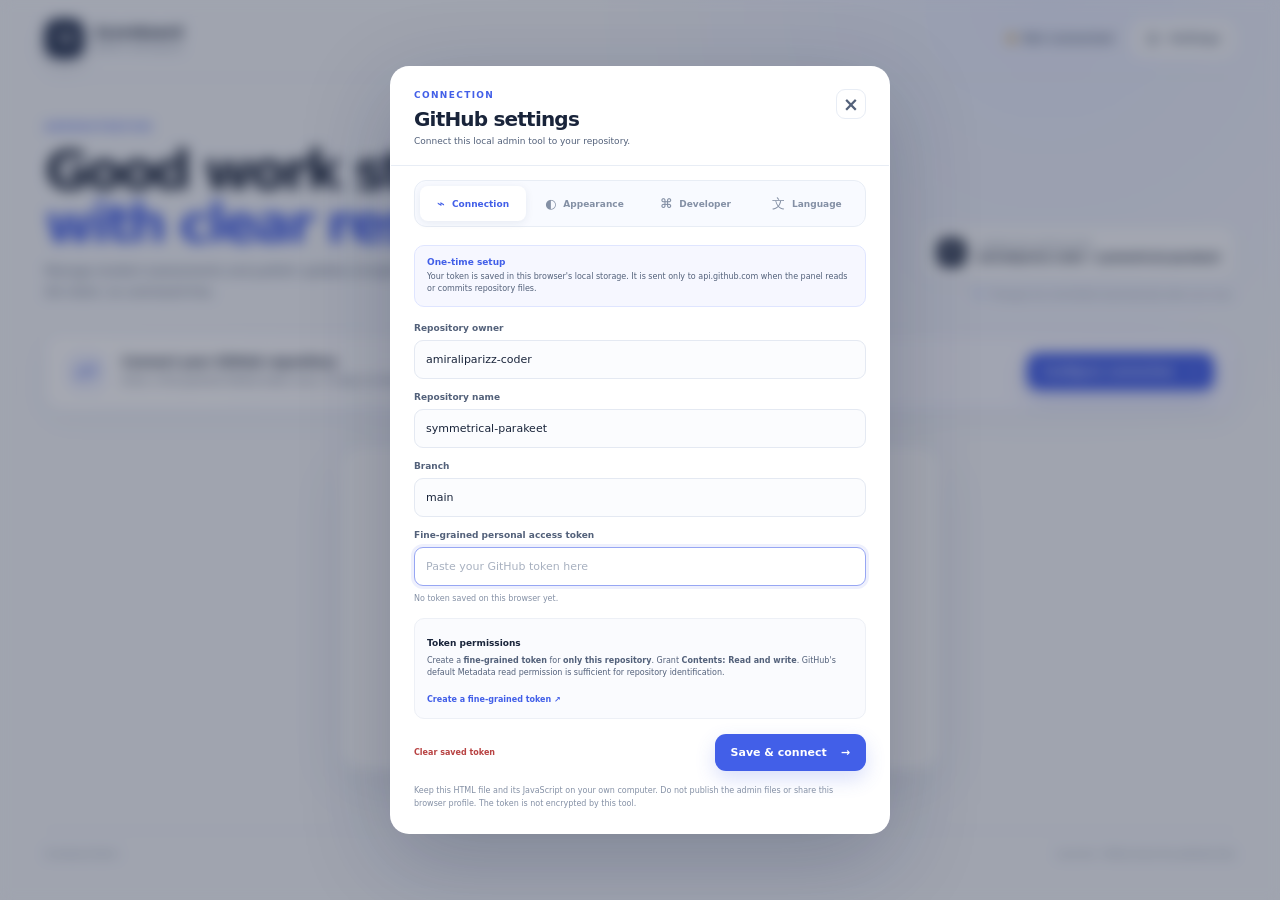
==== admin.html @ b9995871 "Add files via upload" ====
<!doctype html>
<html lang="en" dir="ltr">
<head>
  <meta charset="utf-8">
  <meta name="viewport" content="width=device-width, initial-scale=1">
  <meta name="theme-color" content="#f5f7fb">
  <meta name="description" content="Local administrator panel for the Student Score Portal">
  <title>Admin workspace · Scoreboard</title>
  <link rel="stylesheet" href="./admin.css">
  <script src="./admin.js" defer></script>
</head>
<body>
  <div class="admin-shell">
    <header class="topbar">
      <a class="brand" href="#top" aria-label="Scoreboard admin home">
        <span class="brand-mark" aria-hidden="true">
          <svg viewBox="0 0 24 24" fill="none"><path d="M3.5 8.2 12 4l8.5 4.2L12 12.4 3.5 8.2Z" stroke="currentColor" stroke-width="1.7" stroke-linejoin="round"/><path d="M6.7 10v5.1c2.9 2.7 7.7 2.7 10.6 0V10M20.5 8.4v6" stroke="currentColor" stroke-width="1.7" stroke-linecap="round" stroke-linejoin="round"/></svg>
        </span>
        <span class="brand-copy"><strong>Scoreboard</strong><small>Admin workspace</small></span>
      </a>
      <div class="top-actions">
        <div class="live-status" id="connection-status" data-state="offline" role="status" aria-live="polite">
          <span class="status-dot" aria-hidden="true"></span><span id="connection-label">Not connected</span>
        </div>
        <button class="settings-button" id="open-settings" type="button" aria-haspopup="dialog">
          <svg viewBox="0 0 20 20" fill="none" aria-hidden="true"><path d="M8.4 2.8h3.2l.5 1.8 1.4.8 1.8-.5 1.6 2.8-1.3 1.3v1.6l1.3 1.3-1.6 2.8-1.8-.5-1.4.8-.5 1.8H8.4l-.5-1.8-1.4-.8-1.8.5-1.6-2.8 1.3-1.3V9l-1.3-1.3 1.6-2.8 1.8.5 1.4-.8.5-1.8Z" stroke="currentColor" stroke-width="1.35" stroke-linejoin="round"/><circle cx="10" cy="9.8" r="2.4" stroke="currentColor" stroke-width="1.35"/></svg>
          Settings
        </button>
      </div>
    </header>

    <main id="top">
      <section class="page-intro">
        <div>
          <span class="eyebrow">ADMINISTRATION</span>
          <h1>Good work starts<br><span>with clear results.</span></h1>
          <p>Manage student assessments and publish updates straight to GitHub. No desktop Git client, no command line.</p>
        </div>
        <div class="intro-side">
          <div class="repo-chip"><span class="repo-icon">⌘</span><span><small>CONNECTED REPOSITORY</small><strong id="repo-label">amiraliparizz-coder / symmetrical-parakeet</strong></span></div>
          <div class="intro-hint"><span class="hint-spark">✦</span> Changes are committed automatically when you save.</div>
        </div>
      </section>

      <section class="connect-card" id="connect-card">
        <div class="connect-symbol" aria-hidden="true"><svg viewBox="0 0 24 24" fill="none"><path d="M8.5 15.5 6.7 17.3a3.2 3.2 0 0 1-4.5-4.5l4-4a3.2 3.2 0 0 1 4.5 0M15.5 8.5l1.8-1.8a3.2 3.2 0 0 1 4.5 4.5l-4 4a3.2 3.2 0 0 1-4.5 0M8.5 15.5l7-7" stroke="currentColor" stroke-width="1.7" stroke-linecap="round"/></svg></div>
        <div class="connect-copy"><strong>Connect your GitHub repository</strong><p>Enter a fine-grained GitHub token once. It stays on this Windows browser and can be changed or cleared in Settings.</p></div>
        <button class="primary-button" id="connect-now" type="button">Configure connection <span>→</span></button>
      </section>

      <section class="dashboard" id="dashboard" hidden>
        <div class="dashboard-topline">
          <div><span class="eyebrow">YOUR CLASS AT A GLANCE</span><h2>Score analytics</h2></div>
          <div class="updated-label" id="updated-label">Waiting for data</div>
        </div>

        <div class="analytics-grid">
          <article class="average-card">
            <div class="average-copy"><span class="metric-label">CLASS AVERAGE</span><strong id="average-value">—</strong><p>Average percentage across published assessments</p><div class="average-foot"><span class="trend-dot"></span><span id="average-caption">No results yet</span></div></div>
            <div class="average-ring" id="average-ring" role="img" aria-label="Class average chart" style="--ring-value:0%"><div class="ring-center"><strong id="ring-value">—</strong><span>AVG</span></div></div>
          </article>
          <article class="stat-card"><div class="stat-icon violet">♧</div><span class="metric-label">STUDENTS</span><strong class="stat-value" id="student-total">—</strong><span class="stat-note">In your roster</span></article>
          <article class="stat-card"><div class="stat-icon blue">▤</div><span class="metric-label">ASSESSMENTS</span><strong class="stat-value" id="assessment-total">—</strong><span class="stat-note">Published score entries</span></article>
          <article class="stat-card best-card"><div class="stat-icon gold">✦</div><span class="metric-label">HIGHEST RESULT</span><strong class="stat-value" id="best-value">—</strong><span class="stat-note" id="best-caption">Awaiting first score</span></article>
        </div>

        <div class="insights-grid">
          <article class="panel subject-panel">
            <div class="panel-heading"><div><span class="eyebrow">PERFORMANCE</span><h3>By subject</h3></div><span class="panel-note">Average %</span></div>
            <div class="subject-bars" id="subject-bars"><div class="empty-inline">Subject insights will appear once scores are published.</div></div>
          </article>
          <article class="panel highlight-panel">
            <div class="panel-heading"><div><span class="eyebrow">A LITTLE HIGHLIGHT</span><h3>Top performance</h3></div><span class="highlight-star">✦</span></div>
            <div class="highlight-score" id="highlight-score">—</div>
            <div class="highlight-subject" id="highlight-subject">No assessment data yet</div>
            <div class="highlight-student" id="highlight-student">Your strongest result will appear here.</div>
          </article>
        </div>

        <div class="workspace-grid">
          <section class="panel form-panel" aria-labelledby="form-title">
            <div class="panel-heading form-heading"><div><span class="eyebrow">NEW RESULT</span><h3 id="form-title">Add an assessment score</h3></div><span class="form-step">01 <i>/</i> 01</span></div>
            <form id="score-form" novalidate>
              <div class="field student-field">
                <span>Student</span>
                <select id="student-select" class="native-select-hidden" tabindex="-1" aria-hidden="true"><option value="">Choose a student</option></select>
                <div class="student-picker-row">
                  <div class="student-picker" id="student-picker">
                    <button class="picker-trigger" id="student-picker-trigger" type="button" aria-haspopup="listbox" aria-expanded="false" aria-controls="student-picker-menu">
                      <span class="picker-avatar" id="picker-avatar">?</span>
                      <span class="picker-current"><strong id="student-picker-value">Choose a student</strong><small id="student-picker-meta">Select from your roster</small></span>
                      <span class="picker-chevron" aria-hidden="true">⌄</span>
                    </button>
                    <div class="picker-menu" id="student-picker-menu" hidden>
                      <label class="picker-search"><span aria-hidden="true">⌕</span><input id="student-picker-search" type="search" placeholder="Find a student…" autocomplete="off" aria-label="Find a student"></label>
                      <div class="picker-options" id="student-picker-options" role="listbox" aria-label="Students"><div class="picker-empty">Connect GitHub to load the roster.</div></div>
                      <div class="picker-menu-footer"><button class="picker-create" id="picker-create-student" type="button"><span>＋</span> Create student</button></div>
                    </div>
                  </div>
                  <button class="qr-action" id="show-student-qr" type="button" disabled title="Show selected student's QR code"><span aria-hidden="true">▦</span><span>Show QR</span></button>
                </div>
              </div>
              <label class="field"><span>Subject <b class="required-mark">*</b></span><input id="subject-input" type="text" maxlength="80" placeholder="e.g. Mathematics" autocomplete="off" required></label>
              <label class="field"><span>Assessment <b class="required-mark">*</b></span><input id="assessment-input" type="text" maxlength="120" placeholder="e.g. Midterm exam" autocomplete="off" required></label>
              <div class="field-row">
                <label class="field"><span>Score <b class="required-mark">*</b></span><input id="score-input" type="number" inputmode="decimal" step="any" min="0" placeholder="e.g. 17.5" required><small>Numbers only · decimals allowed</small></label>
                <label class="field"><span>Out of</span><input id="max-score-input" type="number" inputmode="decimal" step="any" min="0.00000001" value="100" required><small>Maximum possible score</small></label>
              </div>
              <div class="score-preview" id="score-preview">
                <div class="preview-ring" id="preview-ring" style="--preview-value:0%"><span id="preview-percent">0%</span></div>
                <div class="preview-copy"><strong>Score preview</strong><span id="preview-caption">Enter a score to see the percentage.</span></div>
              </div>
              <label class="field"><span>Assessment date</span><input id="date-input" type="date"></label>
              <label class="field"><span>Feedback <em>Optional</em></span><textarea id="feedback-input" rows="3" maxlength="500" placeholder="Add a short note for the student..."></textarea></label>
              <div class="form-error" id="form-error" role="alert" hidden></div>
              <div class="form-actions"><button class="primary-button save-button" id="save-score" type="submit"><span id="save-label">Add to batch</span><span aria-hidden="true">↗</span></button><button class="subtle-button" id="cancel-edit" type="button" hidden>Cancel edit</button></div>
              <section class="batch-panel" id="batch-panel" hidden aria-live="polite">
                <div class="batch-heading"><div><strong>Publishing batch</strong><span id="batch-count">0 scores staged</span></div><button class="text-button" id="clear-batch" type="button">Clear all</button></div>
                <div class="batch-list" id="batch-list"></div>
                <button class="primary-button batch-publish" id="publish-batch" type="button" disabled><span id="publish-batch-label">Publish 0 scores</span><span aria-hidden="true">↗</span></button>
                <p class="commit-note"><span class="commit-check">✓</span> All staged scores are saved in one GitHub commit.</p>
              </section>
              <p class="commit-note form-commit-note"><span class="commit-check">✓</span> Add one or more results to the batch, then publish them together.</p>
            </form>
          </section>

          <section class="panel records-panel" aria-labelledby="records-title">
            <div class="panel-heading records-heading"><div><span class="eyebrow">RECENT ACTIVITY</span><h3 id="records-title">Published scores</h3></div><span class="record-total" id="record-total">0 records</span></div>
            <div class="search-row"><label class="search-box"><svg viewBox="0 0 20 20" fill="none" aria-hidden="true"><circle cx="8.7" cy="8.7" r="5.7" stroke="currentColor" stroke-width="1.5"/><path d="m13 13 4 4" stroke="currentColor" stroke-width="1.5" stroke-linecap="round"/></svg><input id="record-search" type="search" placeholder="Search student or subject..." aria-label="Search published scores"></label><button class="icon-button" id="reload-data" type="button" aria-label="Reload data" title="Reload data"><svg viewBox="0 0 20 20" fill="none" aria-hidden="true"><path d="M16.4 8A6.5 6.5 0 0 0 5.1 5.5L3.5 7.2M3.5 7.2V3.8m0 3.4h3.4M3.6 12A6.5 6.5 0 0 0 14.9 14.5l1.6-1.7m0 0v3.4m0-3.4h-3.4" stroke="currentColor" stroke-width="1.5" stroke-linecap="round" stroke-linejoin="round"/></svg></button></div>
            <div class="table-wrap"><table><thead><tr><th>STUDENT</th><th>SUBJECT / ASSESSMENT</th><th>SCORE</th><th>DATE</th><th><span class="sr-only">Actions</span></th></tr></thead><tbody id="records-body"><tr><td colspan="5" class="table-empty">Connect GitHub to load score records.</td></tr></tbody></table></div>
            <div class="records-footer"><span id="records-footer-label">Updates are committed to scores.csv</span><a href="https://github.com/amiraliparizz-coder/symmetrical-parakeet/commits/main/scores.csv" target="_blank" rel="noopener">View commit history ↗</a></div>
          </section>
        </div>

        <section class="roster-strip" id="roster-strip">
          <div class="roster-icon">♙</div><div class="roster-copy"><strong>Student roster</strong><span id="roster-description">The score form uses student IDs from students.csv.</span></div>
          <button class="outline-button" id="add-student-open" type="button">+ Add student</button>
        </section>
      </section>

      <section class="offline-state" id="offline-state">
        <div class="offline-mark">✦</div><h2>Your admin space is ready.</h2><p>Connect the repository once to load your student roster and published scores. Your settings stay on this Windows browser.</p><button class="primary-button" id="offline-configure" type="button">Set up GitHub connection <span>→</span></button>
        <div class="offline-points"><span>One-time token setup</span><span>Direct commits to GitHub</span><span>No GitHub Desktop</span></div>
      </section>
    </main>

    <footer class="admin-footer"><span>Scoreboard Admin</span><span>Local tool · GitHub stores the published data</span></footer>
  </div>

  <div class="modal-backdrop" id="settings-modal" hidden>
    <section class="modal-card" role="dialog" aria-modal="true" aria-labelledby="settings-title">
      <div class="modal-heading"><div><span class="eyebrow">CONNECTION</span><h2 id="settings-title">GitHub settings</h2><p>Connect this local admin tool to your repository.</p></div><button class="modal-close" id="close-settings" type="button" aria-label="Close settings">×</button></div>
      <div class="modal-body settings-body">
        <div class="settings-tabs" role="tablist" aria-label="Settings sections">
          <button class="settings-tab is-active" id="settings-tab-connection" type="button" role="tab" aria-selected="true" aria-controls="settings-panel-connection" data-settings-tab="connection"><span>⌁</span> Connection</button>
          <button class="settings-tab" id="settings-tab-appearance" type="button" role="tab" aria-selected="false" aria-controls="settings-panel-appearance" data-settings-tab="appearance"><span>◐</span> Appearance</button>
          <button class="settings-tab" id="settings-tab-developer" type="button" role="tab" aria-selected="false" aria-controls="settings-panel-developer" data-settings-tab="developer"><span>⌘</span> Developer</button>
          <button class="settings-tab" id="settings-tab-language" type="button" role="tab" aria-selected="false" aria-controls="settings-panel-language" data-settings-tab="language"><span>文</span> Language</button>
        </div>
        <section class="settings-panel" id="settings-panel-connection" role="tabpanel" aria-labelledby="settings-tab-connection" data-settings-panel="connection">
          <div class="settings-notice"><strong>One-time setup</strong><span>Your token is saved in this browser's local storage. It is sent only to api.github.com when the panel reads or commits repository files.</span></div>
          <label class="field"><span>Repository owner</span><input id="repo-owner" type="text" value="amiraliparizz-coder" autocomplete="off"></label>
          <label class="field"><span>Repository name</span><input id="repo-name" type="text" value="symmetrical-parakeet" autocomplete="off"></label>
          <label class="field"><span>Branch</span><input id="repo-branch" type="text" value="main" autocomplete="off"></label>
          <label class="field token-field"><span>Fine-grained personal access token</span><input id="github-token" type="password" placeholder="Paste your GitHub token here" autocomplete="new-password"><small id="token-status">No token saved on this browser yet.</small></label>
          <div class="token-help"><strong>Token permissions</strong><p>Create a <b>fine-grained token</b> for <b>only this repository</b>. Grant <b>Contents: Read and write</b>. GitHub's default Metadata read permission is sufficient for repository identification.</p><a href="https://github.com/settings/personal-access-tokens/new" target="_blank" rel="noopener">Create a fine-grained token ↗</a></div>
          <div class="settings-error" id="settings-error" role="alert" hidden></div>
          <div class="modal-actions"><button class="danger-quiet" id="clear-token" type="button">Clear saved token</button><button class="primary-button" id="save-settings" type="button">Save & connect <span>→</span></button></div>
          <p class="settings-footnote">Keep this HTML file and its JavaScript on your own computer. Do not publish the admin files or share this browser profile. The token is not encrypted by this tool.</p>
        </section>
        <section class="settings-panel" id="settings-panel-appearance" role="tabpanel" aria-labelledby="settings-tab-appearance" data-settings-panel="appearance" hidden>
          <div class="settings-section-intro"><span class="eyebrow">PERSONALISE YOUR WORKSPACE</span><h3>Appearance</h3><p>Choose how the admin workspace looks on this device.</p></div>
          <div class="theme-options" role="group" aria-label="Color theme">
            <button class="theme-option" type="button" data-theme-choice="light" aria-pressed="false"><span class="theme-preview theme-preview-light"><i></i><i></i><i></i></span><strong>Light</strong><small>Bright and clean</small></button>
            <button class="theme-option" type="button" data-theme-choice="dark" aria-pressed="false"><span class="theme-preview theme-preview-dark"><i></i><i></i><i></i></span><strong>Dark</strong><small>Low-light comfort</small></button>
            <button class="theme-option" type="button" data-theme-choice="system" aria-pressed="false"><span class="theme-preview theme-preview-system"><i></i><i></i><i></i></span><strong>System</strong><small>Follow Windows</small></button>
          </div>
          <div class="settings-note"><strong>Saved on this browser</strong><span>Your appearance preference is local to this admin device and does not change the public student website.</span></div>
          <div class="modal-actions modal-actions-end"><button class="primary-button" id="save-appearance" type="button">Save appearance <span>→</span></button></div>
        </section>
        <section class="settings-panel" id="settings-panel-language" role="tabpanel" aria-labelledby="settings-tab-language" data-settings-panel="language" hidden>
          <div class="settings-section-intro"><span class="eyebrow">WORKSPACE LANGUAGE</span><h3>Language</h3><p>Choose the language for this administrator workspace. Persian automatically enables a right-to-left layout.</p></div>
          <div class="language-options" role="group" aria-label="Workspace language">
            <button class="language-option" type="button" data-language-choice="en" aria-pressed="true"><span class="language-symbol">EN</span><span><strong>English</strong><small>Left-to-right layout</small></span></button>
            <button class="language-option" type="button" data-language-choice="fa" aria-pressed="false"><span class="language-symbol">فا</span><span><strong>فارسی</strong><small>چیدمان راست‌به‌چپ</small></span></button>
          </div>
          <div class="settings-note"><strong>Saved on this browser</strong><span>Language preference is stored locally and does not change the public student score page.</span></div>
          <div class="modal-actions modal-actions-end"><button class="primary-button" id="save-language" type="button">Save language <span>→</span></button></div>
        </section>
        <section class="settings-panel" id="settings-panel-developer" role="tabpanel" aria-labelledby="settings-tab-developer" data-settings-panel="developer" hidden>
          <div class="settings-section-intro"><span class="eyebrow">ADVANCED CONFIGURATION</span><h3>Developer settings</h3><p>These values control the published student destination and local admin behaviour.</p></div>
          <label class="field"><span>Student score site URL</span><input id="student-site-url" type="url" placeholder="https://yourname.github.io/repository/"><small>Use the published site base URL and include the trailing slash. QR codes open student.html?student=STUDENT_ID.</small></label>
          <div class="settings-note"><strong>QR destination</strong><span id="qr-destination-preview">https://amiraliparizz-coder.github.io/symmetrical-parakeet/student.html</span></div>
          <div class="settings-error" id="developer-error" role="alert" hidden></div>
          <div class="modal-actions modal-actions-end"><button class="primary-button" id="save-developer" type="button">Save developer settings <span>→</span></button></div>
          <p class="settings-footnote">The public student page reads the <b>student</b> URL parameter. Keep that route unchanged when printing QR cards.</p>
        </section>
      </div>
    </section>
  </div>

  <div class="modal-backdrop" id="student-modal" hidden>
    <section class="modal-card small-modal" role="dialog" aria-modal="true" aria-labelledby="student-modal-title">
      <div class="modal-heading"><div><span class="eyebrow">ROSTER</span><h2 id="student-modal-title">Add a student</h2><p>Add a student record to students.csv.</p></div><button class="modal-close" id="close-student-modal" type="button" aria-label="Close">×</button></div>
      <div class="modal-body">
        <form id="student-form" novalidate>
          <label class="field"><span>Student ID</span><input id="new-student-id" type="text" maxlength="40" placeholder="e.g. STU_1042" autocomplete="off" required><small>4–40 letters, numbers, underscores or hyphens.</small></label>
          <label class="field"><span>Display name</span><input id="new-student-name" type="text" maxlength="80" placeholder="Name shown on the score page" autocomplete="off" required></label>
          <div class="settings-error" id="student-error" role="alert" hidden></div>
          <div class="modal-actions"><span></span><button class="primary-button" id="save-student" type="submit">Add student <span>→</span></button></div>
        </form>
      </div>
    </section>
  </div>

  <div class="modal-backdrop" id="qr-modal" hidden>
    <section class="modal-card qr-modal-card" role="dialog" aria-modal="true" aria-labelledby="qr-modal-title">
      <div class="modal-heading"><div><span class="eyebrow">STUDENT ACCESS</span><h2 id="qr-modal-title">Student QR code</h2><p id="qr-student-label">Scan to open this student's published results.</p></div><button class="modal-close" id="close-qr-modal" type="button" aria-label="Close QR code">×</button></div>
      <div class="qr-modal-body">
        <div class="qr-artboard"><div id="qr-canvas" class="qr-canvas-host" role="img" aria-label="Student results QR code"></div></div>
        <div class="qr-destination"><span>STUDENT RESULTS LINK</span><code id="qr-url-text"></code></div>
        <div class="qr-modal-actions"><button class="outline-button" id="copy-qr-link" type="button">Copy link</button><button class="primary-button" id="download-qr" type="button">Download PNG <span>↓</span></button></div>
        <p class="qr-footnote">This QR code opens the student's personal score page, not the admin panel.</p>
      </div>
    </section>
  </div>

  <div class="toast-stack" id="toast-stack" aria-live="polite" aria-atomic="true"></div>
</body>
</html>
---- admin.css ----
:root {
  color-scheme: light;
  --page: #f5f7fb;
  --surface: #ffffff;
  --surface-soft: #f8faff;
  --ink: #19243a;
  --ink-soft: #53617a;
  --muted: #8490a5;
  --line: #e8edf5;
  --accent: #425fe8;
  --accent-dark: #2f49c6;
  --accent-pale: #eef1ff;
  --success: #16865b;
  --success-pale: #eaf8f1;
  --warning: #a86b13;
  --warning-pale: #fff5df;
  --danger: #b84343;
  --danger-pale: #fff0f0;
  --shadow: 0 18px 55px rgba(27, 46, 91, .07);
  font-family: Inter, ui-sans-serif, system-ui, -apple-system, BlinkMacSystemFont, "Segoe UI", sans-serif;
  font-synthesis: none;
  text-rendering: optimizeLegibility;
  -webkit-font-smoothing: antialiased;
}
* { box-sizing: border-box; }
html { min-width: 320px; background: var(--page); scroll-behavior: smooth; }
body { margin: 0; min-height: 100vh; background: radial-gradient(circle at 82% 0%, rgba(221,228,255,.54), transparent 29rem), var(--page); color: var(--ink); }
button, input, select, textarea { font: inherit; }
button { cursor: pointer; }
a { color: inherit; }
[hidden] { display: none !important; }
.admin-shell { width: min(100% - 44px, 1190px); margin: 0 auto; }
.topbar { min-height: 78px; display: flex; align-items: center; justify-content: space-between; gap: 20px; border-bottom: 1px solid rgba(225,231,241,.8); }
.brand { display: inline-flex; align-items: center; gap: 11px; text-decoration: none; }
.brand-mark { width: 39px; height: 39px; display: grid; place-items: center; border-radius: 13px; background: #1d2b49; color: #fff; box-shadow: 0 7px 18px rgba(23,38,70,.14); }
.brand-mark svg { width: 24px; height: 24px; }
.brand-copy { display: grid; gap: 2px; }
.brand-copy strong { font-size: 14px; letter-spacing: -.02em; }
.brand-copy small { color: var(--muted); font-size: 10px; }
.top-actions { display: flex; align-items: center; gap: 18px; }
.live-status { display: inline-flex; align-items: center; gap: 8px; color: var(--ink-soft); font-size: 11px; font-weight: 650; }
.status-dot { width: 7px; height: 7px; flex: 0 0 7px; border-radius: 50%; background: #d4a03a; box-shadow: 0 0 0 3px rgba(212,160,58,.13); }
.live-status[data-state="success"] .status-dot { background: #22a875; box-shadow: 0 0 0 3px rgba(34,168,117,.12); }
.live-status[data-state="error"] .status-dot { background: #c75a5a; box-shadow: 0 0 0 3px rgba(199,90,90,.12); }
.live-status[data-state="loading"] .status-dot { animation: pulse 1s ease infinite; }
@keyframes pulse { 50% { opacity: .35; } }
.settings-button, .outline-button, .subtle-button, .icon-button, .modal-close { display: inline-flex; align-items: center; justify-content: center; gap: 8px; border: 1px solid var(--line); border-radius: 11px; background: rgba(255,255,255,.8); color: var(--ink-soft); font-size: 11px; font-weight: 650; transition: .16s ease; }
.settings-button { padding: 10px 13px; }
.settings-button:hover, .outline-button:hover, .subtle-button:hover, .icon-button:hover { border-color: #cbd5f4; background: #fff; color: var(--accent); }
.settings-button svg { width: 16px; height: 16px; }
.page-intro { display: flex; align-items: end; justify-content: space-between; gap: 28px; padding: 43px 0 27px; }
.eyebrow { display: block; color: var(--accent); font-size: 9px; font-weight: 800; letter-spacing: .15em; line-height: 1.4; }
h1, h2, h3, p { margin-top: 0; }
.page-intro h1 { margin: 10px 0 10px; font-size: clamp(36px, 4.7vw, 54px); line-height: .99; letter-spacing: -.065em; font-weight: 780; }
.page-intro h1 span { color: var(--accent); }
.page-intro p { max-width: 500px; margin: 0; color: var(--ink-soft); font-size: 12px; line-height: 1.75; }
.intro-side { display: grid; justify-items: end; gap: 11px; padding-bottom: 3px; }
.repo-chip { display: flex; align-items: center; gap: 11px; padding: 11px 14px; border: 1px solid var(--line); border-radius: 13px; background: rgba(255,255,255,.76); box-shadow: 0 5px 16px rgba(28,45,88,.025); }
.repo-icon { width: 29px; height: 29px; display: grid; place-items: center; border-radius: 9px; background: #202c45; color: white; font-size: 15px; }
.repo-chip > span:last-child { display: grid; gap: 3px; }
.repo-chip small { color: var(--muted); font-size: 7px; font-weight: 800; letter-spacing: .12em; }
.repo-chip strong { max-width: 290px; overflow: hidden; color: var(--ink); font-size: 10px; text-overflow: ellipsis; white-space: nowrap; }
.intro-hint { color: var(--muted); font-size: 9px; }
.hint-spark { margin-right: 4px; color: var(--accent); }
.primary-button { display: inline-flex; align-items: center; justify-content: center; gap: 14px; padding: 12px 16px; border: 0; border-radius: 11px; background: var(--accent); color: white; text-decoration: none; font-size: 11px; font-weight: 750; box-shadow: 0 8px 20px rgba(66,95,232,.2); transition: transform .16s ease, background .16s ease, box-shadow .16s ease; }
.primary-button:hover { transform: translateY(-1px); background: var(--accent-dark); box-shadow: 0 11px 23px rgba(66,95,232,.24); }
.primary-button:disabled { opacity: .55; cursor: wait; transform: none; }
.connect-card { display: flex; align-items: center; gap: 16px; margin: 4px 0 28px; padding: 17px 20px; border: 1px solid #dfe5ff; border-radius: 16px; background: linear-gradient(105deg,#fff 0%,#f5f6ff 100%); box-shadow: 0 9px 28px rgba(42,59,113,.045); }
.connect-symbol { width: 40px; height: 40px; flex: 0 0 40px; display: grid; place-items: center; border-radius: 13px; background: var(--accent-pale); color: var(--accent); }
.connect-symbol svg { width: 21px; height: 21px; }
.connect-copy { flex: 1; min-width: 0; }
.connect-copy strong { display: block; margin-bottom: 4px; font-size: 12px; }
.connect-copy p { margin: 0; color: var(--ink-soft); font-size: 10px; line-height: 1.5; }
.dashboard { padding-bottom: 25px; }
.dashboard-topline { display: flex; align-items: end; justify-content: space-between; gap: 15px; margin: 12px 0 15px; }
.dashboard-topline h2 { margin: 5px 0 0; font-size: 20px; letter-spacing: -.04em; }
.updated-label { color: var(--muted); font-size: 9px; }
.analytics-grid { display: grid; grid-template-columns: 1.45fr repeat(3,1fr); gap: 12px; }
.average-card, .stat-card, .panel { min-width: 0; border: 1px solid var(--line); border-radius: 17px; background: var(--surface); box-shadow: 0 7px 23px rgba(28,45,88,.035); }
.average-card { min-height: 170px; display: flex; align-items: center; justify-content: space-between; gap: 12px; padding: 20px 23px; background: linear-gradient(125deg,#fff 0%,#f5f6ff 100%); }
.average-copy { min-width: 0; }
.metric-label { display: block; color: var(--muted); font-size: 8px; font-weight: 800; letter-spacing: .12em; }
.average-copy > strong { display: block; margin-top: 8px; color: var(--ink); font-size: 33px; font-weight: 790; letter-spacing: -.065em; line-height: 1; font-variant-numeric: tabular-nums; }
.average-copy p { max-width: 180px; margin: 7px 0 12px; color: var(--ink-soft); font-size: 9px; line-height: 1.5; }
.average-foot { display: flex; align-items: center; gap: 7px; color: var(--success); font-size: 8px; font-weight: 700; }
.trend-dot { width: 6px; height: 6px; border-radius: 50%; background: #22a875; }
.average-ring { width: 106px; height: 106px; flex: 0 0 106px; display: grid; place-items: center; border-radius: 50%; background: conic-gradient(#536fe9 var(--ring-value), #e9edfb 0); transform: rotate(-90deg); }
.ring-center { width: 82px; height: 82px; display: grid; align-content: center; justify-items: center; border: 1px solid rgba(224,230,245,.9); border-radius: 50%; background: white; transform: rotate(90deg); }
.ring-center strong { color: var(--ink); font-size: 19px; letter-spacing: -.05em; font-variant-numeric: tabular-nums; }
.ring-center span { margin-top: 2px; color: var(--muted); font-size: 7px; font-weight: 800; letter-spacing: .13em; }
.stat-card { min-height: 170px; display: flex; flex-direction: column; align-items: flex-start; padding: 17px 18px; }
.stat-icon { width: 30px; height: 30px; display: grid; place-items: center; margin-bottom: 16px; border-radius: 10px; font-size: 17px; font-weight: 750; }
.stat-icon.violet { background: #f0edff; color: #7760d8; }
.stat-icon.blue { background: #eaf2ff; color: #4d79d5; }
.stat-icon.gold { background: #fff5df; color: #c08a2a; }
.stat-value { max-width: 100%; margin-top: 6px; overflow: hidden; color: var(--ink); font-size: 29px; font-weight: 780; letter-spacing: -.06em; text-overflow: ellipsis; white-space: nowrap; font-variant-numeric: tabular-nums; }
.stat-note { margin-top: 5px; color: var(--muted); font-size: 9px; line-height: 1.35; }
.best-card .stat-value { font-size: 24px; }
.insights-grid { display: grid; grid-template-columns: 1.5fr 1fr; gap: 12px; margin-top: 12px; }
.panel { padding: 19px 20px; }
.panel-heading { display: flex; align-items: center; justify-content: space-between; gap: 12px; margin-bottom: 18px; }
.panel-heading h3 { margin: 5px 0 0; font-size: 15px; letter-spacing: -.035em; }
.panel-note { color: var(--muted); font-size: 9px; }
.subject-bars { display: grid; gap: 13px; }
.subject-bar-row { display: grid; grid-template-columns: minmax(90px, 135px) 1fr 42px; align-items: center; gap: 11px; }
.subject-name { overflow: hidden; color: var(--ink-soft); font-size: 9px; font-weight: 650; text-overflow: ellipsis; white-space: nowrap; }
.subject-track { height: 7px; overflow: hidden; border-radius: 99px; background: #edf0f8; }
.subject-fill { height: 100%; width: var(--bar-value); border-radius: inherit; background: linear-gradient(90deg,#9eacff,#536fe9); transition: width .45s ease; }
.subject-percent { color: var(--ink); font-size: 9px; font-weight: 750; text-align: right; font-variant-numeric: tabular-nums; }
.empty-inline { padding: 14px 0; color: var(--muted); font-size: 10px; }
.highlight-panel { background: linear-gradient(135deg,#fff 0%,#fffaf0 100%); }
.highlight-star { color: #d6a342; font-size: 18px; }
.highlight-score { margin: 12px 0 3px; color: var(--ink); font-size: 34px; font-weight: 800; letter-spacing: -.065em; font-variant-numeric: tabular-nums; }
.highlight-subject { color: #a87826; font-size: 9px; font-weight: 750; }
.highlight-student { margin-top: 12px; padding-top: 11px; border-top: 1px solid #f1e8d6; color: var(--ink-soft); font-size: 10px; }
.workspace-grid { display: grid; grid-template-columns: minmax(290px,.8fr) minmax(0,1.5fr); align-items: start; gap: 12px; margin-top: 12px; }
.form-panel { padding: 21px; }
.form-heading { margin-bottom: 18px; }
.form-step { padding: 6px 8px; border-radius: 7px; background: #f1f3fb; color: var(--ink-soft); font-size: 8px; font-weight: 800; letter-spacing: .08em; }
.form-step i { color: #b4bdce; font-style: normal; }
.field { display: grid; gap: 7px; margin-bottom: 13px; min-width: 0; }
.field > span { color: var(--ink-soft); font-size: 9px; font-weight: 750; }
.field input, .field select, .field textarea { width: 100%; min-width: 0; border: 1px solid #e4e9f2; border-radius: 9px; outline: none; background: #fbfcfe; color: var(--ink); font-size: 11px; transition: border-color .16s ease,box-shadow .16s ease,background .16s ease; }
.field input, .field select { height: 39px; padding: 0 11px; }
.field textarea { min-height: 66px; padding: 10px 11px; resize: vertical; line-height: 1.5; }
.field input:focus, .field select:focus, .field textarea:focus { border-color: #97a6f3; background: #fff; box-shadow: 0 0 0 3px rgba(66,95,232,.09); }
.field input::placeholder, .field textarea::placeholder { color: #a8b1c0; }
.field small { color: var(--muted); font-size: 8px; line-height: 1.4; }
.field em { margin-left: 4px; color: var(--muted); font-size: 8px; font-style: normal; font-weight: 500; }
.required-mark { color: var(--danger); }
.field-row { display: grid; grid-template-columns: 1fr 1fr; gap: 10px; }
.score-preview { display: flex; align-items: center; gap: 11px; margin: 0 0 14px; padding: 10px 12px; border: 1px solid #edf0f8; border-radius: 12px; background: #fafbff; }
.preview-ring { width: 42px; height: 42px; flex: 0 0 42px; display: grid; place-items: center; border-radius: 50%; background: conic-gradient(#536fe9 var(--preview-value),#e6eaf5 0); }
.preview-ring span { width: 32px; height: 32px; display: grid; place-items: center; border-radius: 50%; background: white; color: var(--ink); font-size: 8px; font-weight: 800; font-variant-numeric: tabular-nums; }
.preview-copy { display: grid; gap: 3px; }
.preview-copy strong { font-size: 9px; }
.preview-copy span { color: var(--muted); font-size: 8px; line-height: 1.4; }
.form-error, .settings-error { margin: 0 0 12px; padding: 10px 11px; border: 1px solid #f0d0d0; border-radius: 9px; background: var(--danger-pale); color: var(--danger); font-size: 9px; line-height: 1.5; }
.form-actions { display: flex; align-items: center; gap: 9px; }
.save-button { flex: 1; }
.subtle-button { padding: 11px 13px; }
.commit-note { display: flex; align-items: start; gap: 7px; margin: 12px 0 0; color: var(--muted); font-size: 8px; line-height: 1.5; }
.commit-check { color: var(--success); font-weight: 800; }
.records-panel { min-width: 0; padding: 21px 20px 15px; }
.records-heading { margin-bottom: 14px; }
.record-total { padding: 6px 8px; border-radius: 7px; background: #f0f2f8; color: var(--ink-soft); font-size: 8px; font-weight: 750; }
.search-row { display: flex; gap: 8px; margin-bottom: 12px; }
.search-box { height: 36px; flex: 1; display: flex; align-items: center; gap: 8px; padding: 0 10px; border: 1px solid var(--line); border-radius: 9px; background: #fbfcfe; }
.search-box svg { width: 15px; height: 15px; flex: 0 0 15px; color: var(--muted); }
.search-box input { width: 100%; min-width: 0; border: 0; outline: 0; background: transparent; color: var(--ink); font-size: 9px; }
.icon-button { width: 36px; height: 36px; flex: 0 0 36px; }
.icon-button svg { width: 16px; height: 16px; }
.table-wrap { overflow: auto; border: 1px solid #edf0f6; border-radius: 10px; }
table { width: 100%; min-width: 550px; border-collapse: collapse; text-align: left; }
thead { background: #f8f9fc; }
th { padding: 10px 10px; color: var(--muted); font-size: 7px; font-weight: 800; letter-spacing: .09em; white-space: nowrap; }
td { padding: 11px 10px; border-top: 1px solid #edf0f6; color: var(--ink-soft); font-size: 9px; vertical-align: middle; }
td:first-child { color: var(--ink); font-weight: 700; }
.student-cell { display: grid; gap: 3px; min-width: 90px; }
.student-cell small { color: var(--muted); font-size: 7px; font-weight: 500; }
.subject-cell { display: grid; gap: 3px; min-width: 115px; }
.subject-cell strong { color: var(--ink); font-size: 9px; }
.subject-cell small { color: var(--muted); font-size: 8px; }
.score-cell { color: var(--ink); font-weight: 750; font-variant-numeric: tabular-nums; white-space: nowrap; }
.score-cell small { display: block; margin-top: 3px; color: var(--success); font-size: 7px; }
.date-cell { color: var(--muted); white-space: nowrap; }
.row-actions { display: flex; gap: 5px; }
.row-action { padding: 5px 7px; border: 1px solid transparent; border-radius: 6px; background: transparent; color: var(--accent); font-size: 8px; font-weight: 700; }
.row-action:hover { border-color: #e2e7ff; background: #f4f5ff; }
.row-action.delete { color: var(--danger); }
.table-empty { padding: 27px 15px; color: var(--muted); text-align: center; }
.records-footer { display: flex; justify-content: space-between; gap: 10px; margin-top: 11px; color: var(--muted); font-size: 8px; }
.records-footer a { color: var(--accent); text-decoration: none; font-weight: 700; white-space: nowrap; }
.roster-strip { display: flex; align-items: center; gap: 12px; margin-top: 12px; padding: 13px 17px; border: 1px solid var(--line); border-radius: 13px; background: rgba(255,255,255,.75); }
.roster-icon { width: 30px; height: 30px; display: grid; place-items: center; border-radius: 9px; background: #f0edff; color: #7760d8; font-size: 16px; }
.roster-copy { display: grid; flex: 1; gap: 3px; }
.roster-copy strong { font-size: 9px; }
.roster-copy span { color: var(--muted); font-size: 8px; }
.outline-button { padding: 9px 11px; border-color: #dfe4f5; background: #fff; color: var(--accent); }
.offline-state { max-width: 600px; margin: 36px auto 60px; padding: 42px 30px; border: 1px solid var(--line); border-radius: 22px; background: rgba(255,255,255,.88); box-shadow: var(--shadow); text-align: center; }
.offline-mark { width: 52px; height: 52px; display: grid; place-items: center; margin: 0 auto 17px; border-radius: 17px; background: var(--accent-pale); color: var(--accent); font-size: 22px; }
.offline-state h2 { margin: 0 0 8px; font-size: 23px; letter-spacing: -.045em; }
.offline-state p { max-width: 420px; margin: 0 auto 19px; color: var(--ink-soft); font-size: 11px; line-height: 1.7; }
.offline-points { display: flex; flex-wrap: wrap; justify-content: center; gap: 8px; margin-top: 19px; }
.offline-points span { padding: 7px 9px; border-radius: 20px; background: #f3f5fa; color: var(--muted); font-size: 8px; }
.admin-footer { display: flex; justify-content: space-between; gap: 12px; padding: 19px 0 25px; border-top: 1px solid rgba(225,231,241,.8); color: var(--muted); font-size: 8px; }
.modal-backdrop { position: fixed; z-index: 30; inset: 0; display: grid; place-items: center; overflow: auto; padding: 20px; background: rgba(21,31,54,.38); backdrop-filter: blur(7px); }
.modal-card { width: min(100%, 500px); max-height: min(92vh,850px); overflow: auto; border: 1px solid rgba(255,255,255,.7); border-radius: 19px; background: white; box-shadow: 0 25px 90px rgba(18,31,64,.24); }
.small-modal { width: min(100%,430px); }
.modal-heading { display: flex; align-items: flex-start; justify-content: space-between; gap: 14px; padding: 22px 23px 17px; border-bottom: 1px solid var(--line); }
.modal-heading h2 { margin: 5px 0 4px; font-size: 20px; letter-spacing: -.04em; }
.modal-heading p { margin: 0; color: var(--ink-soft); font-size: 9px; line-height: 1.5; }
.modal-close { width: 30px; height: 30px; flex: 0 0 30px; padding: 0; border-radius: 9px; font-size: 19px; }
.modal-body { padding: 19px 23px 22px; }
.settings-notice { display: grid; gap: 4px; margin-bottom: 16px; padding: 11px 12px; border: 1px solid #dfe5ff; border-radius: 10px; background: #f6f7ff; }
.settings-notice strong { color: var(--accent); font-size: 9px; }
.settings-notice span { color: var(--ink-soft); font-size: 8px; line-height: 1.5; }
.token-help { margin: 3px 0 14px; padding: 12px; border: 1px solid #edf0f6; border-radius: 10px; background: #fafbfe; }
.token-help strong { font-size: 9px; }
.token-help p { margin: 5px 0 7px; color: var(--ink-soft); font-size: 8px; line-height: 1.6; }
.token-help a { color: var(--accent); font-size: 8px; font-weight: 750; text-decoration: none; }
.modal-actions { display: flex; align-items: center; justify-content: space-between; gap: 10px; margin-top: 15px; }
.danger-quiet { padding: 9px 0; border: 0; background: none; color: var(--danger); font-size: 8px; font-weight: 700; }
.settings-footnote { margin: 14px 0 0; color: var(--muted); font-size: 8px; line-height: 1.6; }
.toast-stack { position: fixed; z-index: 50; right: 20px; bottom: 20px; display: grid; gap: 8px; width: min(360px,calc(100vw - 40px)); }
.toast { padding: 12px 14px; border: 1px solid #dcefe5; border-radius: 11px; background: #fff; color: var(--ink); box-shadow: 0 14px 35px rgba(20,40,76,.14); font-size: 10px; line-height: 1.5; animation: toast-in .18s ease-out; }
.toast.error { border-color: #f0d1d1; }
.toast strong { display: block; margin-bottom: 2px; font-size: 10px; }
@keyframes toast-in { from { opacity: 0; transform: translateY(7px); } to { opacity: 1; transform: translateY(0); } }
.sr-only { position: absolute; width: 1px; height: 1px; overflow: hidden; clip: rect(0,0,0,0); white-space: nowrap; }
@media (max-width: 980px) {
  .analytics-grid { grid-template-columns: 1.35fr 1fr 1fr; }
  .best-card { grid-column: 2 / 4; min-height: 125px; }
  .best-card .stat-icon { margin-bottom: 7px; }
  .workspace-grid { grid-template-columns: minmax(275px,.85fr) minmax(0,1.35fr); }
}
@media (max-width: 740px) {
  .admin-shell { width: min(100% - 30px,1190px); }
  .page-intro { align-items: flex-start; flex-direction: column; padding: 32px 0 22px; }
  .intro-side { width: 100%; justify-items: start; }
  .analytics-grid { grid-template-columns: 1fr 1fr; }
  .average-card { grid-column: 1 / -1; }
  .best-card { grid-column: auto; min-height: 150px; }
  .insights-grid { grid-template-columns: 1fr; }
  .workspace-grid { grid-template-columns: 1fr; }
}
@media (max-width: 500px) {
  .admin-shell { width: min(100% - 24px,1190px); }
  .topbar { min-height: 68px; }
  .top-actions { gap: 9px; }
  .live-status { font-size: 9px; }
  .settings-button { padding: 9px; font-size: 0; }
  .settings-button svg { width: 17px; height: 17px; }
  .page-intro h1 { font-size: 40px; }
  .connect-card { align-items: flex-start; flex-wrap: wrap; padding: 15px; }
  .connect-copy { flex-basis: calc(100% - 58px); }
  .connect-card .primary-button { width: 100%; }
  .average-card { min-height: 145px; padding: 16px; }
  .average-ring { width: 90px; height: 90px; flex-basis: 90px; }
  .ring-center { width: 70px; height: 70px; }
  .average-copy > strong { font-size: 29px; }
  .stat-card { min-height: 142px; padding: 14px; }
  .stat-value { font-size: 25px; }
  .subject-bar-row { grid-template-columns: 88px 1fr 35px; gap: 7px; }
  .panel { padding: 16px; }
  .form-panel, .records-panel { padding: 16px; }
  .field-row { gap: 8px; }
  .admin-footer { flex-direction: column; gap: 5px; }
  .modal-backdrop { padding: 10px; }
  .modal-heading { padding: 18px 17px 14px; }
  .modal-body { padding: 16px 17px 19px; }
  .records-footer { flex-direction: column; }
}
@media (prefers-reduced-motion: reduce) { *, *::before, *::after { scroll-behavior: auto !important; animation-duration: .01ms !important; animation-iteration-count: 1 !important; transition-duration: .01ms !important; } }


/* Structured settings, custom student picker, batch publishing and QR preview */
.native-select-hidden { position: absolute !important; width: 1px !important; height: 1px !important; padding: 0 !important; margin: -1px !important; overflow: hidden !important; clip: rect(0,0,0,0) !important; white-space: nowrap !important; border: 0 !important; }
.student-picker-row { display: flex; gap: 8px; align-items: stretch; }
.student-picker { position: relative; flex: 1; min-width: 0; }
.picker-trigger { width: 100%; min-height: 47px; display: flex; align-items: center; gap: 10px; padding: 6px 10px; border: 1px solid #e4e9f2; border-radius: 11px; background: var(--surface); color: var(--ink); text-align: left; transition: border-color .16s ease, box-shadow .16s ease, background .16s ease; }
.picker-trigger:hover, .picker-trigger[aria-expanded="true"] { border-color: #aab6f2; box-shadow: 0 0 0 3px rgba(66,95,232,.08); }
.picker-avatar, .picker-option-avatar { width: 31px; height: 31px; flex: 0 0 31px; display: grid; place-items: center; border-radius: 10px; background: var(--accent-pale); color: var(--accent); font-size: 11px; font-weight: 800; }
.picker-current { flex: 1; display: grid; min-width: 0; gap: 3px; }
.picker-current strong { overflow: hidden; color: var(--ink); font-size: 10px; font-weight: 750; text-overflow: ellipsis; white-space: nowrap; }
.picker-current small { color: var(--muted); font-size: 8px; }
.picker-chevron { color: var(--muted); font-size: 16px; transition: transform .16s ease; }
.picker-trigger[aria-expanded="true"] .picker-chevron { transform: rotate(180deg); }
.picker-menu { position: absolute; z-index: 24; top: calc(100% + 7px); left: 0; right: 0; padding: 8px; border: 1px solid var(--line); border-radius: 13px; background: var(--surface); box-shadow: 0 18px 44px rgba(23,37,67,.17); }
.picker-search { height: 35px; display: flex; align-items: center; gap: 8px; padding: 0 10px; border: 1px solid var(--line); border-radius: 9px; background: var(--surface-soft); color: var(--muted); }
.picker-search span { font-size: 18px; line-height: 1; }
.picker-search input { width: 100%; border: 0; outline: 0; background: transparent; color: var(--ink); font-size: 10px; }
.picker-options { max-height: 220px; overflow: auto; padding: 5px 0; }
.picker-option { width: 100%; display: flex; align-items: center; gap: 9px; padding: 8px 7px; border: 0; border-radius: 9px; background: transparent; color: var(--ink); text-align: left; }
.picker-option:hover, .picker-option[aria-selected="true"] { background: var(--accent-pale); }
.picker-option-identity { flex: 1; display: grid; min-width: 0; gap: 3px; }
.picker-option-identity strong { overflow: hidden; font-size: 9px; text-overflow: ellipsis; white-space: nowrap; }
.picker-option-identity small { color: var(--muted); font-size: 8px; }
.picker-option-check { min-width: 14px; color: var(--accent); font-size: 12px; font-weight: 800; text-align: center; }
.picker-empty { padding: 16px 8px; color: var(--muted); font-size: 9px; text-align: center; }
.picker-menu-footer { padding-top: 7px; border-top: 1px solid var(--line); }
.picker-create { width: 100%; display: flex; align-items: center; gap: 8px; padding: 9px; border: 0; border-radius: 8px; background: var(--surface-soft); color: var(--accent); font-size: 9px; font-weight: 750; text-align: left; }
.picker-create:hover { background: var(--accent-pale); }
.picker-create span { font-size: 15px; }
.qr-action { flex: 0 0 auto; display: inline-flex; align-items: center; justify-content: center; gap: 7px; padding: 0 12px; border: 1px solid var(--line); border-radius: 11px; background: var(--surface-soft); color: var(--accent); font-size: 9px; font-weight: 750; }
.qr-action:hover:not(:disabled) { border-color: #b9c4f5; background: var(--accent-pale); }
.qr-action:disabled { opacity: .42; cursor: not-allowed; }
.qr-action > span:first-child { font-size: 16px; }
.batch-panel { margin-top: 15px; padding: 12px; border: 1px solid #dfe5ff; border-radius: 12px; background: var(--surface-soft); }
.batch-heading { display: flex; align-items: center; justify-content: space-between; gap: 10px; }
.batch-heading > div { display: grid; gap: 3px; }
.batch-heading strong { color: var(--ink); font-size: 10px; }
.batch-heading span { color: var(--muted); font-size: 8px; }
.text-button { padding: 5px 7px; border: 0; border-radius: 7px; background: transparent; color: var(--danger); font-size: 8px; font-weight: 750; }
.text-button:hover { background: var(--danger-pale); }
.batch-list { display: grid; gap: 6px; max-height: 180px; overflow: auto; margin: 10px 0; }
.batch-item { display: flex; align-items: center; gap: 9px; padding: 8px 9px; border: 1px solid var(--line); border-radius: 9px; background: var(--surface); }
.batch-item-copy { flex: 1; display: grid; min-width: 0; gap: 3px; }
.batch-item-copy strong { overflow: hidden; color: var(--ink); font-size: 8px; text-overflow: ellipsis; white-space: nowrap; }
.batch-item-copy small { color: var(--muted); font-size: 8px; }
.batch-remove { width: 25px; height: 25px; border: 0; border-radius: 7px; background: transparent; color: var(--muted); font-size: 17px; }
.batch-remove:hover { background: var(--danger-pale); color: var(--danger); }
.batch-publish { width: 100%; justify-content: space-between; }
.batch-publish:disabled { opacity: .45; cursor: not-allowed; }
.form-commit-note { margin-top: 11px; }
.settings-body { padding-top: 14px; }
.settings-tabs { display: grid; grid-template-columns: repeat(3,1fr); gap: 5px; margin: 0 0 18px; padding: 5px; border: 1px solid var(--line); border-radius: 12px; background: var(--surface-soft); }
.settings-tab { display: inline-flex; align-items: center; justify-content: center; gap: 7px; min-height: 35px; padding: 7px 9px; border: 0; border-radius: 8px; background: transparent; color: var(--muted); font-size: 9px; font-weight: 750; transition: .16s ease; }
.settings-tab span { font-size: 13px; }
.settings-tab:hover { color: var(--ink); }
.settings-tab.is-active { background: var(--surface); color: var(--accent); box-shadow: 0 2px 8px rgba(27,46,91,.08); }
.settings-panel[hidden] { display: none !important; }
.settings-section-intro { margin: 1px 0 17px; }
.settings-section-intro h3 { margin: 5px 0 5px; color: var(--ink); font-size: 19px; letter-spacing: -.04em; }
.settings-section-intro p { margin: 0; color: var(--ink-soft); font-size: 9px; line-height: 1.55; }
.theme-options { display: grid; grid-template-columns: repeat(3,1fr); gap: 9px; margin-bottom: 17px; }
.theme-option { min-width: 0; display: grid; justify-items: start; gap: 6px; padding: 9px; border: 1px solid var(--line); border-radius: 12px; background: var(--surface); color: var(--ink); text-align: left; transition: .16s ease; }
.theme-option:hover { border-color: #bac5f5; transform: translateY(-1px); }
.theme-option[aria-pressed="true"] { border-color: var(--accent); box-shadow: 0 0 0 2px rgba(66,95,232,.12); }
.theme-option strong { font-size: 9px; }
.theme-option small { color: var(--muted); font-size: 7px; }
.theme-preview { width: 100%; height: 58px; display: flex; flex-direction: column; gap: 5px; padding: 8px; overflow: hidden; border: 1px solid var(--line); border-radius: 8px; }
.theme-preview i { display: block; height: 7px; border-radius: 3px; }
.theme-preview i:first-child { width: 48%; }
.theme-preview i:nth-child(2) { width: 84%; }
.theme-preview i:nth-child(3) { width: 65%; }
.theme-preview-light { background: #f5f7fb; }
.theme-preview-light i { background: #fff; border: 1px solid #dfe5ee; }
.theme-preview-dark { background: #151d2c; }
.theme-preview-dark i { background: #28364e; }
.theme-preview-system { background: linear-gradient(90deg,#f5f7fb 50%,#151d2c 50%); }
.theme-preview-system i { background: linear-gradient(90deg,#fff 50%,#28364e 50%); }
.settings-note { display: grid; gap: 4px; padding: 11px 12px; border: 1px solid var(--line); border-radius: 10px; background: var(--surface-soft); }
.settings-note strong { color: var(--ink); font-size: 9px; }
.settings-note span { color: var(--ink-soft); font-size: 8px; line-height: 1.5; overflow-wrap: anywhere; }
.modal-actions-end { justify-content: flex-end; }
.qr-modal-card { width: min(100%, 430px); }
.qr-modal-body { display: grid; justify-items: center; gap: 15px; padding: 22px; }
.qr-artboard { width: 300px; max-width: 100%; display: grid; place-items: center; padding: 10px; border: 1px solid var(--line); border-radius: 16px; background: #fff; }
.qr-artboard canvas, .qr-artboard img { display: block; width: 280px; max-width: 100%; height: auto; image-rendering: pixelated; }
.qr-destination { width: 100%; display: grid; gap: 6px; padding: 10px 12px; border: 1px solid var(--line); border-radius: 10px; background: var(--surface-soft); }
.qr-destination span { color: var(--muted); font-size: 7px; font-weight: 800; letter-spacing: .1em; }
.qr-destination code { color: var(--ink-soft); font-size: 8px; line-height: 1.5; overflow-wrap: anywhere; }
.qr-modal-actions { width: 100%; display: flex; gap: 8px; }
.qr-modal-actions > * { flex: 1; }
.qr-modal-actions .outline-button { min-height: 39px; }
.qr-footnote { margin: 0; color: var(--muted); font-size: 8px; text-align: center; }

/* Dark theme. System preference resolves to one of these theme values in admin.js. */
:root[data-theme="dark"] {
  color-scheme: dark;
  --page: #0e1420;
  --surface: #171f2e;
  --surface-soft: #1d293b;
  --ink: #edf2fb;
  --ink-soft: #b4c0d2;
  --muted: #8795ab;
  --line: #2a374c;
  --accent: #8ea0ff;
  --accent-dark: #7388f1;
  --accent-pale: #293455;
  --success: #5fd0a0;
  --success-pale: #1c3a33;
  --warning: #e5b65f;
  --warning-pale: #3d3220;
  --danger: #ff8989;
  --danger-pale: #40292e;
  --shadow: 0 18px 55px rgba(0,0,0,.22);
}
:root[data-theme="dark"] body { background: radial-gradient(circle at 82% 0%, rgba(66,86,150,.19), transparent 29rem), var(--page); color: var(--ink); }
:root[data-theme="dark"] .topbar, :root[data-theme="dark"] .admin-footer { border-color: var(--line); }
:root[data-theme="dark"] .settings-button,
:root[data-theme="dark"] .outline-button,
:root[data-theme="dark"] .subtle-button,
:root[data-theme="dark"] .icon-button,
:root[data-theme="dark"] .modal-close { border-color: var(--line); background: var(--surface); color: var(--ink-soft); }
:root[data-theme="dark"] .settings-button:hover,
:root[data-theme="dark"] .outline-button:hover,
:root[data-theme="dark"] .subtle-button:hover,
:root[data-theme="dark"] .icon-button:hover { border-color: #53699a; background: var(--surface-soft); color: var(--accent); }
:root[data-theme="dark"] .repo-chip,
:root[data-theme="dark"] .roster-strip,
:root[data-theme="dark"] .offline-state,
:root[data-theme="dark"] .toast { border-color: var(--line); background: var(--surface); color: var(--ink); }
:root[data-theme="dark"] .connect-card { border-color: #344365; background: linear-gradient(105deg,#182235 0%,#202a46 100%); }
:root[data-theme="dark"] .average-card { background: linear-gradient(125deg,#192337 0%,#202b47 100%); }
:root[data-theme="dark"] .average-ring { background: conic-gradient(#8295ff var(--ring-value), #2b3852 0); }
:root[data-theme="dark"] .ring-center { border-color: #34425a; background: #151e2d; }
:root[data-theme="dark"] .highlight-panel { border-color: #3b3b3d; background: linear-gradient(135deg,#1a2230 0%,#292638 100%); }
:root[data-theme="dark"] .highlight-student { border-color: var(--line); }
:root[data-theme="dark"] .field input,
:root[data-theme="dark"] .field select,
:root[data-theme="dark"] .field textarea,
:root[data-theme="dark"] .search-box,
:root[data-theme="dark"] .picker-trigger { border-color: var(--line); background: #111a28; color: var(--ink); }
:root[data-theme="dark"] .field input:focus,
:root[data-theme="dark"] .field select:focus,
:root[data-theme="dark"] .field textarea:focus { border-color: var(--accent); background: #141f30; }
:root[data-theme="dark"] .score-preview { border-color: var(--line); background: var(--surface-soft); }
:root[data-theme="dark"] .preview-ring { background: conic-gradient(#8295ff var(--preview-value),#34415a 0); }
:root[data-theme="dark"] .preview-ring span { background: #172131; color: var(--ink); }
:root[data-theme="dark"] .record-total,
:root[data-theme="dark"] .form-step { background: #27344a; color: var(--ink-soft); }
:root[data-theme="dark"] .table-wrap { border-color: var(--line); }
:root[data-theme="dark"] thead { background: #202b3e; }
:root[data-theme="dark"] td { border-color: var(--line); }
:root[data-theme="dark"] .subject-track { background: #2a374d; }
:root[data-theme="dark"] .offline-points span { background: var(--surface-soft); color: var(--muted); }
:root[data-theme="dark"] .modal-card { border-color: var(--line); background: var(--surface); }
:root[data-theme="dark"] .modal-heading { border-color: var(--line); }
:root[data-theme="dark"] .settings-notice { border-color: #344365; background: #202a43; }
:root[data-theme="dark"] .token-help { border-color: var(--line); background: var(--surface-soft); }
:root[data-theme="dark"] .settings-tabs { border-color: var(--line); background: #111a28; }
:root[data-theme="dark"] .settings-tab.is-active { background: #27344c; box-shadow: none; }
:root[data-theme="dark"] .theme-option { border-color: var(--line); background: var(--surface); }
:root[data-theme="dark"] .settings-note { border-color: var(--line); background: var(--surface-soft); }
:root[data-theme="dark"] .picker-menu { border-color: var(--line); background: var(--surface); box-shadow: 0 18px 44px rgba(0,0,0,.4); }
:root[data-theme="dark"] .picker-search { border-color: var(--line); background: #111a28; }
:root[data-theme="dark"] .picker-option:hover,
:root[data-theme="dark"] .picker-option[aria-selected="true"] { background: #293654; }
:root[data-theme="dark"] .batch-panel { border-color: #344365; background: #1b263b; }
:root[data-theme="dark"] .batch-item { border-color: var(--line); background: #151e2d; }
:root[data-theme="dark"] .batch-remove:hover { background: var(--danger-pale); }
:root[data-theme="dark"] .picker-create { background: #202c43; }
:root[data-theme="dark"] .picker-create:hover { background: #2b3959; }
:root[data-theme="dark"] .qr-artboard { border-color: #e9edf5; background: #fff; }
:root[data-theme="dark"] .qr-destination { border-color: var(--line); background: var(--surface-soft); }
:root[data-theme="dark"] .toast { box-shadow: 0 14px 35px rgba(0,0,0,.35); }

@media (max-width: 500px) {
  .student-picker-row { align-items: stretch; }
  .qr-action { padding: 0 9px; }
  .qr-action > span:last-child { display: none; }
  .settings-tabs { gap: 3px; }
  .settings-tab { gap: 4px; padding-inline: 5px; font-size: 8px; }
  .theme-options { gap: 6px; }
  .theme-option { padding: 7px; }
  .theme-preview { height: 46px; }
  .qr-modal-actions { flex-direction: column; }
}

/* QRCode.js renders into a local canvas inside this host. */
.qr-canvas-host { display:grid; place-items:center; width:280px; max-width:100%; min-height:280px; }
.qr-canvas-host canvas, .qr-canvas-host img { display:block; width:280px !important; max-width:100%; height:auto !important; image-rendering:pixelated; }
.settings-tabs { grid-template-columns:repeat(4,minmax(0,1fr)); }
.language-options { display:grid; grid-template-columns:repeat(2,minmax(0,1fr)); gap:10px; margin:0 0 17px; }
.language-option { display:flex; align-items:center; gap:11px; min-width:0; padding:13px; border:1px solid var(--line); border-radius:12px; background:var(--surface); color:var(--ink); text-align:start; transition:.16s ease; }
.language-option:hover { border-color:#bac5f5; transform:translateY(-1px); }
.language-option[aria-pressed="true"] { border-color:var(--accent); box-shadow:0 0 0 2px rgba(66,95,232,.12); }
.language-option > span:last-child { display:grid; gap:3px; }
.language-option strong { font-size:10px; }
.language-option small { color:var(--muted); font-size:8px; }
.language-symbol { display:grid; place-items:center; flex:0 0 38px; width:38px; height:38px; border-radius:10px; background:var(--accent-pale); color:var(--accent); font-weight:850; font-size:13px; }
:root[data-theme="dark"] .language-option { border-color:var(--line); background:var(--surface); }

/* Persian RTL layout. Form values that are naturally LTR remain readable. */
html[dir="rtl"] body { direction:rtl; text-align:right; }
html[dir="rtl"] .topbar,
html[dir="rtl"] .top-actions,
html[dir="rtl"] .page-intro,
html[dir="rtl"] .connect-card,
html[dir="rtl"] .dashboard-topline,
html[dir="rtl"] .panel-heading,
html[dir="rtl"] .student-picker-row,
html[dir="rtl"] .form-actions,
html[dir="rtl"] .modal-heading,
html[dir="rtl"] .modal-actions,
html[dir="rtl"] .qr-modal-actions,
html[dir="rtl"] .roster-strip,
html[dir="rtl"] .intro-side,
html[dir="rtl"] .repo-chip,
html[dir="rtl"] .brand,
html[dir="rtl"] .settings-button,
html[dir="rtl"] .picker-trigger,
html[dir="rtl"] .picker-create,
html[dir="rtl"] .batch-heading,
html[dir="rtl"] .row-actions { direction:rtl; }
html[dir="rtl"] .admin-shell,
html[dir="rtl"] .page-intro,
html[dir="rtl"] .connect-copy,
html[dir="rtl"] .metric-label,
html[dir="rtl"] .stat-note,
html[dir="rtl"] .panel,
html[dir="rtl"] .field,
html[dir="rtl"] .modal-card,
html[dir="rtl"] .settings-panel,
html[dir="rtl"] .settings-section-intro,
html[dir="rtl"] .settings-note,
html[dir="rtl"] .settings-notice,
html[dir="rtl"] .token-help,
html[dir="rtl"] .qr-destination { text-align:right; }
html[dir="rtl"] .field input,
html[dir="rtl"] .field textarea,
html[dir="rtl"] .search-box,
html[dir="rtl"] .picker-search input { direction:rtl; text-align:right; }
html[dir="rtl"] input[type="number"],
html[dir="rtl"] input[type="date"],
html[dir="rtl"] input[type="url"],
html[dir="rtl"] input[type="password"],
html[dir="rtl"] .qr-destination code,
html[dir="rtl"] .score-cell,
html[dir="rtl"] .subject-percent,
html[dir="rtl"] .date-cell { direction:ltr; text-align:left; }
html[dir="rtl"] .student-cell,
html[dir="rtl"] .subject-cell { text-align:right; }
html[dir="rtl"] .settings-tabs { direction:rtl; }
html[dir="rtl"] .theme-option { text-align:right; }
html[dir="rtl"] .language-option { direction:rtl; text-align:right; }
html[dir="rtl"] .average-card { direction:rtl; }
html[dir="rtl"] .average-copy { text-align:right; }
html[dir="rtl"] .subject-bar-row { direction:rtl; }
html[dir="rtl"] .subject-name { text-align:right; }
html[dir="rtl"] .records-footer,
html[dir="rtl"] .offline-points { direction:rtl; }
html[dir="rtl"] .modal-actions-end { justify-content:flex-start; }
html[dir="rtl"] .modal-heading .modal-close { margin-inline-start:0; margin-inline-end:auto; }
html[dir="rtl"] .brand-copy,
html[dir="rtl"] .roster-copy,
html[dir="rtl"] .picker-current { text-align:right; }
html[dir="rtl"] .qr-artboard { direction:ltr; }
@media (max-width:560px) {
  .language-options { grid-template-columns:1fr; }
  .settings-tab { font-size:8px; }
}
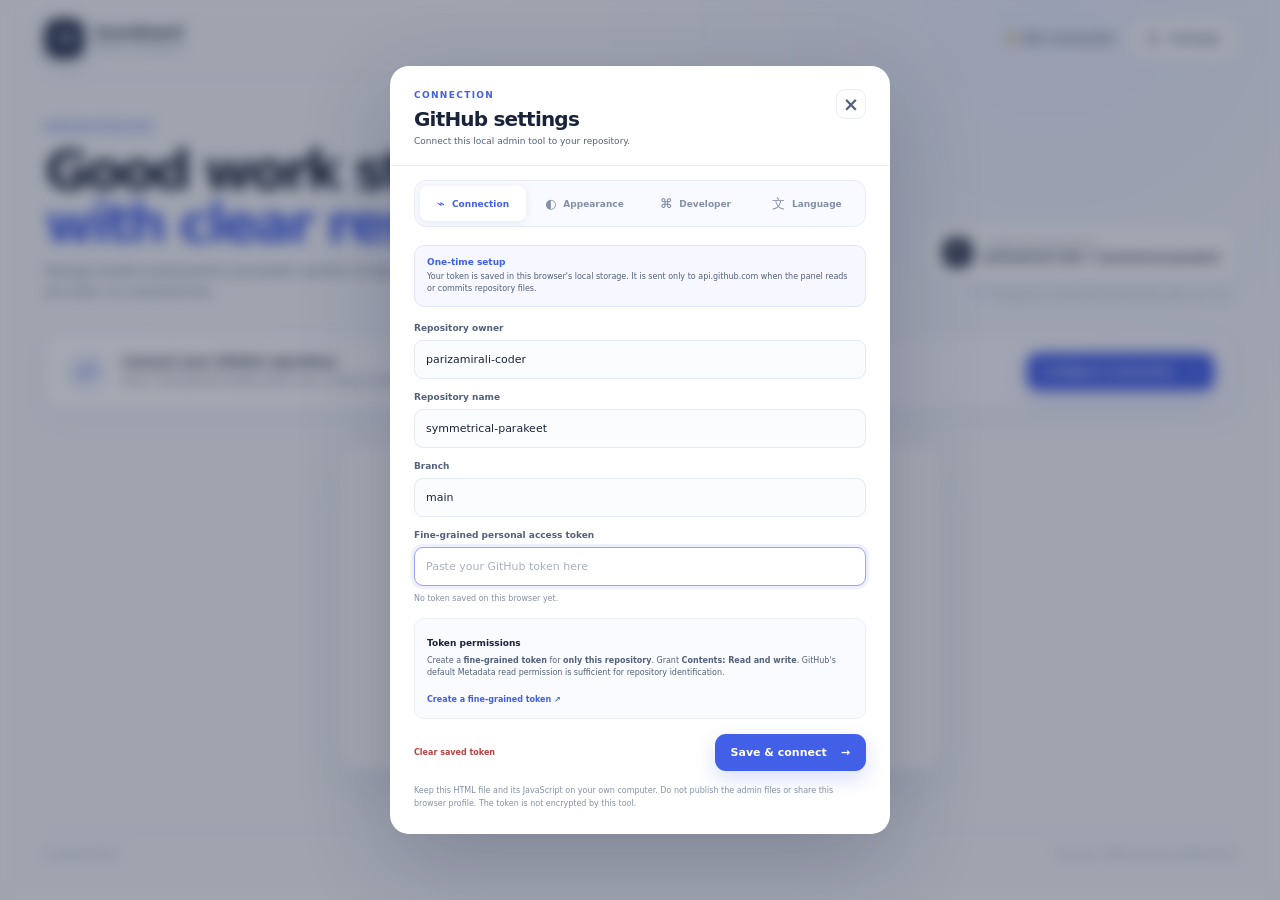
==== commit d93e318b: "Add files via upload" ====
--- a/admin.html
+++ b/admin.html
@@ -37,7 +37,7 @@
           <p>Manage student assessments and publish updates straight to GitHub. No desktop Git client, no command line.</p>
         </div>
         <div class="intro-side">
-          <div class="repo-chip"><span class="repo-icon">⌘</span><span><small>CONNECTED REPOSITORY</small><strong id="repo-label">amiraliparizz-coder / symmetrical-parakeet</strong></span></div>
+          <div class="repo-chip"><span class="repo-icon">⌘</span><span><small>CONNECTED REPOSITORY</small><strong id="repo-label">parizamirali-coder / symmetrical-parakeet</strong></span></div>
           <div class="intro-hint"><span class="hint-spark">✦</span> Changes are committed automatically when you save.</div>
         </div>
       </section>
@@ -113,22 +113,16 @@
               <label class="field"><span>Assessment date</span><input id="date-input" type="date"></label>
               <label class="field"><span>Feedback <em>Optional</em></span><textarea id="feedback-input" rows="3" maxlength="500" placeholder="Add a short note for the student..."></textarea></label>
               <div class="form-error" id="form-error" role="alert" hidden></div>
-              <div class="form-actions"><button class="primary-button save-button" id="save-score" type="submit"><span id="save-label">Add to batch</span><span aria-hidden="true">↗</span></button><button class="subtle-button" id="cancel-edit" type="button" hidden>Cancel edit</button></div>
-              <section class="batch-panel" id="batch-panel" hidden aria-live="polite">
-                <div class="batch-heading"><div><strong>Publishing batch</strong><span id="batch-count">0 scores staged</span></div><button class="text-button" id="clear-batch" type="button">Clear all</button></div>
-                <div class="batch-list" id="batch-list"></div>
-                <button class="primary-button batch-publish" id="publish-batch" type="button" disabled><span id="publish-batch-label">Publish 0 scores</span><span aria-hidden="true">↗</span></button>
-                <p class="commit-note"><span class="commit-check">✓</span> All staged scores are saved in one GitHub commit.</p>
-              </section>
-              <p class="commit-note form-commit-note"><span class="commit-check">✓</span> Add one or more results to the batch, then publish them together.</p>
+              <div class="form-actions"><button class="primary-button save-button" id="save-score" type="submit"><span id="save-label">Save score to GitHub</span><span aria-hidden="true">↗</span></button><button class="subtle-button" id="cancel-edit" type="button" hidden>Cancel edit</button></div>
+              <p class="commit-note form-commit-note"><span class="commit-check">✓</span> Saving commits this score directly to GitHub. The student's page updates on its next refresh.</p>
             </form>
           </section>
 
           <section class="panel records-panel" aria-labelledby="records-title">
             <div class="panel-heading records-heading"><div><span class="eyebrow">RECENT ACTIVITY</span><h3 id="records-title">Published scores</h3></div><span class="record-total" id="record-total">0 records</span></div>
             <div class="search-row"><label class="search-box"><svg viewBox="0 0 20 20" fill="none" aria-hidden="true"><circle cx="8.7" cy="8.7" r="5.7" stroke="currentColor" stroke-width="1.5"/><path d="m13 13 4 4" stroke="currentColor" stroke-width="1.5" stroke-linecap="round"/></svg><input id="record-search" type="search" placeholder="Search student or subject..." aria-label="Search published scores"></label><button class="icon-button" id="reload-data" type="button" aria-label="Reload data" title="Reload data"><svg viewBox="0 0 20 20" fill="none" aria-hidden="true"><path d="M16.4 8A6.5 6.5 0 0 0 5.1 5.5L3.5 7.2M3.5 7.2V3.8m0 3.4h3.4M3.6 12A6.5 6.5 0 0 0 14.9 14.5l1.6-1.7m0 0v3.4m0-3.4h-3.4" stroke="currentColor" stroke-width="1.5" stroke-linecap="round" stroke-linejoin="round"/></svg></button></div>
-            <div class="table-wrap"><table><thead><tr><th>STUDENT</th><th>SUBJECT / ASSESSMENT</th><th>SCORE</th><th>DATE</th><th><span class="sr-only">Actions</span></th></tr></thead><tbody id="records-body"><tr><td colspan="5" class="table-empty">Connect GitHub to load score records.</td></tr></tbody></table></div>
-            <div class="records-footer"><span id="records-footer-label">Updates are committed to scores.csv</span><a href="https://github.com/amiraliparizz-coder/symmetrical-parakeet/commits/main/scores.csv" target="_blank" rel="noopener">View commit history ↗</a></div>
+            <div class="table-wrap"><table><thead><tr><th>STUDENT</th><th>SUBJECT / ASSESSMENT</th><th>SCORE</th><th>DATE</th><th>ACTIONS</th></tr></thead><tbody id="records-body"><tr><td colspan="5" class="table-empty">Connect GitHub to load score records.</td></tr></tbody></table></div>
+            <div class="records-footer"><span id="records-footer-label">Updates are committed to scores.csv</span><a href="https://github.com/parizamirali-coder/symmetrical-parakeet/commits/main/scores.csv" target="_blank" rel="noopener">View commit history ↗</a></div>
           </section>
         </div>
 
@@ -159,7 +153,7 @@
         </div>
         <section class="settings-panel" id="settings-panel-connection" role="tabpanel" aria-labelledby="settings-tab-connection" data-settings-panel="connection">
           <div class="settings-notice"><strong>One-time setup</strong><span>Your token is saved in this browser's local storage. It is sent only to api.github.com when the panel reads or commits repository files.</span></div>
-          <label class="field"><span>Repository owner</span><input id="repo-owner" type="text" value="amiraliparizz-coder" autocomplete="off"></label>
+          <label class="field"><span>Repository owner</span><input id="repo-owner" type="text" value="parizamirali-coder" autocomplete="off"></label>
           <label class="field"><span>Repository name</span><input id="repo-name" type="text" value="symmetrical-parakeet" autocomplete="off"></label>
           <label class="field"><span>Branch</span><input id="repo-branch" type="text" value="main" autocomplete="off"></label>
           <label class="field token-field"><span>Fine-grained personal access token</span><input id="github-token" type="password" placeholder="Paste your GitHub token here" autocomplete="new-password"><small id="token-status">No token saved on this browser yet.</small></label>
--- a/admin.css
+++ b/admin.css
@@ -164,10 +164,11 @@
 .score-cell { color: var(--ink); font-weight: 750; font-variant-numeric: tabular-nums; white-space: nowrap; }
 .score-cell small { display: block; margin-top: 3px; color: var(--success); font-size: 7px; }
 .date-cell { color: var(--muted); white-space: nowrap; }
-.row-actions { display: flex; gap: 5px; }
-.row-action { padding: 5px 7px; border: 1px solid transparent; border-radius: 6px; background: transparent; color: var(--accent); font-size: 8px; font-weight: 700; }
-.row-action:hover { border-color: #e2e7ff; background: #f4f5ff; }
-.row-action.delete { color: var(--danger); }
+.row-actions { display: flex; flex-wrap: wrap; gap: 6px; }
+.row-action { min-height: 30px; padding: 6px 9px; border: 1px solid var(--line); border-radius: 7px; background: var(--surface); color: var(--accent); font-size: 10px; font-weight: 750; }
+.row-action:hover { border-color: #cbd5f4; background: var(--accent-pale); }
+.row-action.delete { border-color: #f0d1d1; background: var(--danger-pale); color: var(--danger); }
+.row-action.delete:hover { border-color: #e2aaaa; background: #ffe4e4; }
 .table-empty { padding: 27px 15px; color: var(--muted); text-align: center; }
 .records-footer { display: flex; justify-content: space-between; gap: 10px; margin-top: 11px; color: var(--muted); font-size: 8px; }
 .records-footer a { color: var(--accent); text-decoration: none; font-weight: 700; white-space: nowrap; }
@@ -286,23 +287,6 @@
 .qr-action:hover:not(:disabled) { border-color: #b9c4f5; background: var(--accent-pale); }
 .qr-action:disabled { opacity: .42; cursor: not-allowed; }
 .qr-action > span:first-child { font-size: 16px; }
-.batch-panel { margin-top: 15px; padding: 12px; border: 1px solid #dfe5ff; border-radius: 12px; background: var(--surface-soft); }
-.batch-heading { display: flex; align-items: center; justify-content: space-between; gap: 10px; }
-.batch-heading > div { display: grid; gap: 3px; }
-.batch-heading strong { color: var(--ink); font-size: 10px; }
-.batch-heading span { color: var(--muted); font-size: 8px; }
-.text-button { padding: 5px 7px; border: 0; border-radius: 7px; background: transparent; color: var(--danger); font-size: 8px; font-weight: 750; }
-.text-button:hover { background: var(--danger-pale); }
-.batch-list { display: grid; gap: 6px; max-height: 180px; overflow: auto; margin: 10px 0; }
-.batch-item { display: flex; align-items: center; gap: 9px; padding: 8px 9px; border: 1px solid var(--line); border-radius: 9px; background: var(--surface); }
-.batch-item-copy { flex: 1; display: grid; min-width: 0; gap: 3px; }
-.batch-item-copy strong { overflow: hidden; color: var(--ink); font-size: 8px; text-overflow: ellipsis; white-space: nowrap; }
-.batch-item-copy small { color: var(--muted); font-size: 8px; }
-.batch-remove { width: 25px; height: 25px; border: 0; border-radius: 7px; background: transparent; color: var(--muted); font-size: 17px; }
-.batch-remove:hover { background: var(--danger-pale); color: var(--danger); }
-.batch-publish { width: 100%; justify-content: space-between; }
-.batch-publish:disabled { opacity: .45; cursor: not-allowed; }
-.form-commit-note { margin-top: 11px; }
 .settings-body { padding-top: 14px; }
 .settings-tabs { display: grid; grid-template-columns: repeat(3,1fr); gap: 5px; margin: 0 0 18px; padding: 5px; border: 1px solid var(--line); border-radius: 12px; background: var(--surface-soft); }
 .settings-tab { display: inline-flex; align-items: center; justify-content: center; gap: 7px; min-height: 35px; padding: 7px 9px; border: 0; border-radius: 8px; background: transparent; color: var(--muted); font-size: 9px; font-weight: 750; transition: .16s ease; }
@@ -418,7 +402,6 @@
 :root[data-theme="dark"] .picker-search { border-color: var(--line); background: #111a28; }
 :root[data-theme="dark"] .picker-option:hover,
 :root[data-theme="dark"] .picker-option[aria-selected="true"] { background: #293654; }
-:root[data-theme="dark"] .batch-panel { border-color: #344365; background: #1b263b; }
 :root[data-theme="dark"] .batch-item { border-color: var(--line); background: #151e2d; }
 :root[data-theme="dark"] .batch-remove:hover { background: var(--danger-pale); }
 :root[data-theme="dark"] .picker-create { background: #202c43; }
